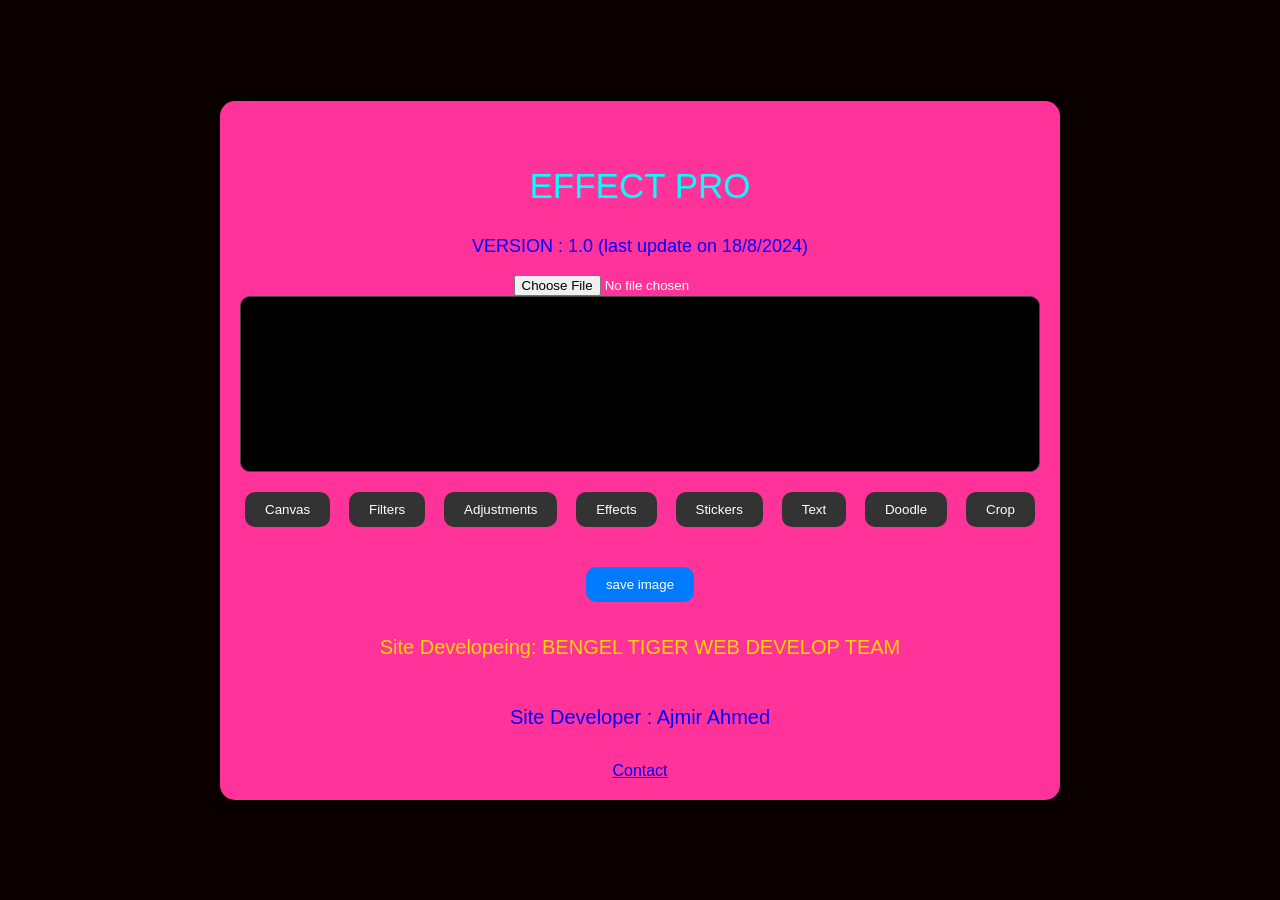
==== index.html @ a999789d "Add files via upload" ====
<!DOCTYPE html>
<html lang="en">
<head>
    <meta charset="UTF-8">
    <meta name="viewport" content="width=device-width, initial-scale=1.0">
    <title>Advanced Photo Editor</title>
    <link rel="stylesheet" href="styles.css">
</head>
<body>
 
    <div class="editor-container">
    
   <p style="font-size:35px; text-align:center; line-height: 30px; margin-bottom: 20px;  padding: 15px 35px 15px 35px; color: CYAN;">EFFECT PRO </p>
<p style="font-size:18px; color: blue;"> VERSION : 1.0 (last update on 18/8/2024) </p>
        <input type="file" id="upload" accept="image/*">
        <div class="canvas-container">
            <canvas id="canvas"></canvas>
        </div>
        <div class="editor-menu">
            <button class="menu-btn" data-option="canvas">Canvas</button>
            <button class="menu-btn" data-option="filter">Filters</button>
            <button class="menu-btn" data-option="adjust">Adjustments</button>
            <button class="menu-btn" data-option="effect">Effects</button>
            <button class="menu-btn" data-option="sticker">Stickers</button>
            <button class="menu-btn" data-option="text">Text</button>
            <button class="menu-btn" data-option="doodle">Doodle</button>
            <button class="menu-btn" data-option="crop">Crop</button>
        </div>
        <div class="controls" id="controls">
            <!-- Dynamic controls will be loaded here -->
        </div>
       <button id="download">save image</button>
    

    <script src="script.js"></script>


       
<p style="font-size:20px; text-align:center; line-height: 20px; margin-bottom: 20px;  padding: 15px 35px 15px 35px; color: gold;"> Site Developeing: BENGEL TIGER WEB DEVELOP TEAM </p>
<p style="font-size:20px; text-align:center; line-height: 20px; margin-bottom: 20px;  padding: 15px 35px 15px 35px; color: blue;"> Site Developer : Ajmir Ahmed </p>
<a href="contact2.html">Contact</a> 
</div>
</body>
</html>
---- styles.css ----
/* styles.css */
body {
    font-family: Arial, sans-serif;
    background-color:#0b0101;
    color: #fff;
    display: flex;
    justify-content: center;
    align-items: center;
    height: 100vh;
    margin: 0;
}

.editor-container {
    background-color: #FF3399;
    padding: 20px;
    border-radius: 15px;
    box-shadow: 0 0 15px rgba(0, 0, 0, 0.5);
    text-align: center;
    max-width: 800px;
    width: 100%;
}

h1 {
    margin-bottom: 20px;
}

.canvas-container {
    margin-bottom: 20px;
    background-color: #000;
    border: 1px solid #444;
    padding: 10px;
    border-radius: 10px;
}

canvas {
    max-width: 100%;
}

.editor-menu {
    display: flex;
    justify-content: space-between;
    margin-bottom: 20px;
}

.menu-btn {
    background-color: #333;
    border: none;
    padding: 10px 20px;
    border-radius: 10px;
    color: white;
    cursor: pointer;
    margin: 0 5px;
    transition: background-color 0.3s;
}

.menu-btn:hover {
    background-color: #555;
}

.controls {
    display: flex;
    flex-direction: column;
    align-items: center;
    margin-bottom: 20px;
}

.controls input,
.controls select {
    width: 100%;
    max-width: 300px;
    margin: 5px 0;
}

button#download {
    padding: 10px 20px;
    background-color: #007bff;
    color: white;
    border: none;
    border-radius: 10px;
    cursor: pointer;
    transition: background-color 0.3s;
}

button#download:hover {
    background-color: #0056b3;
}
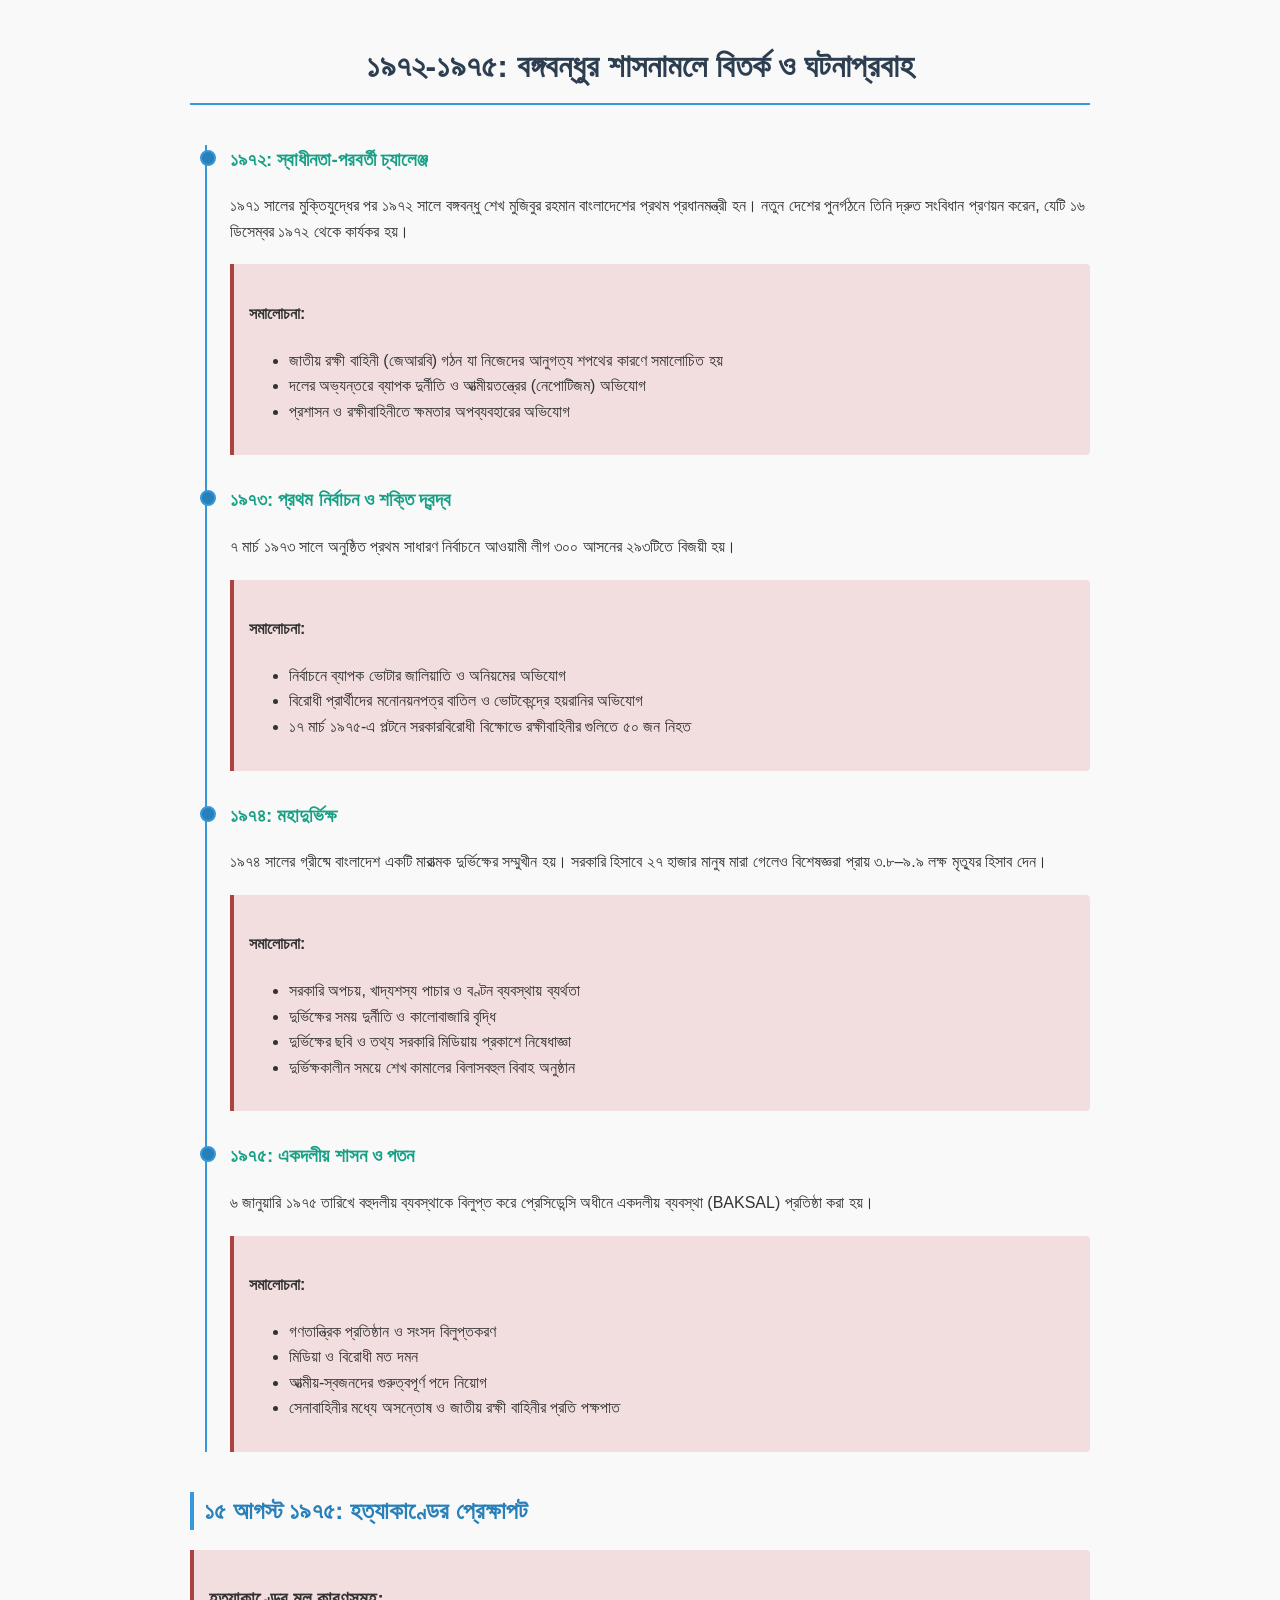
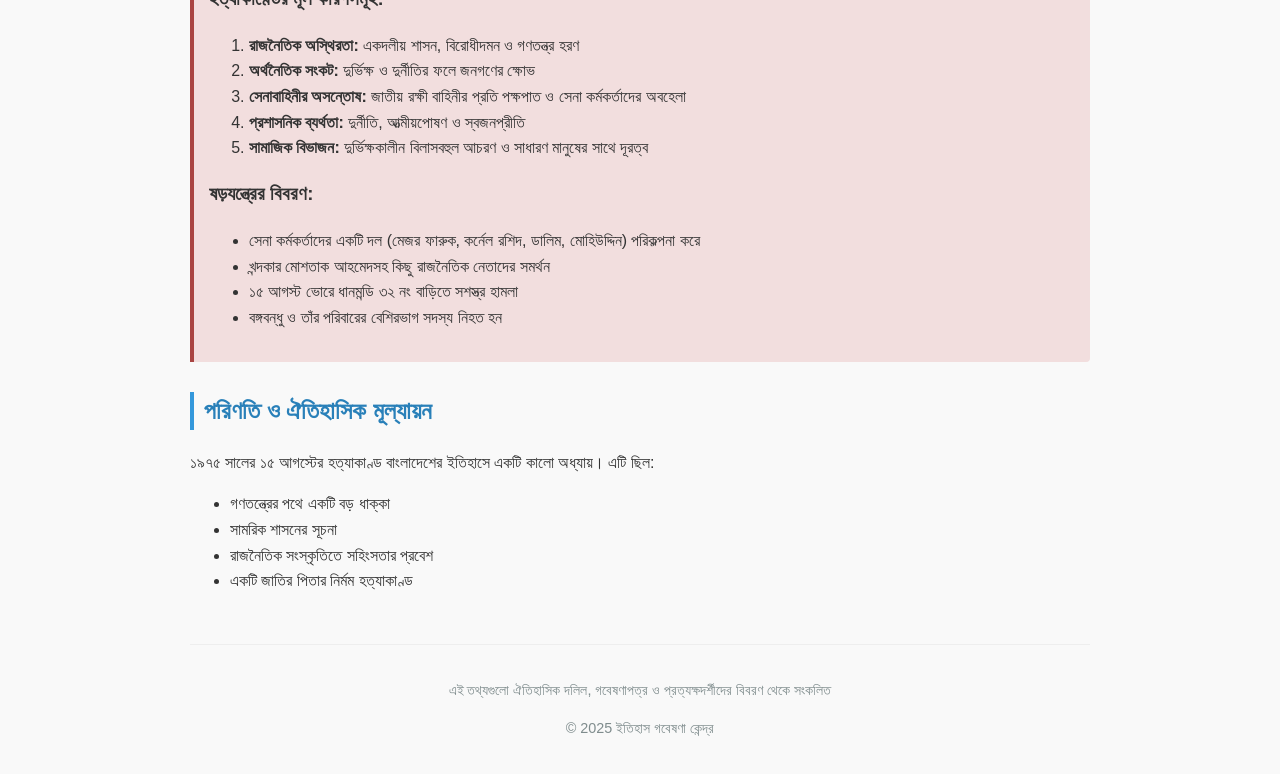
==== commit 73066856: "Update index.html" ====
--- a/index.html
+++ b/index.html
@@ -1,44 +1,183 @@
 <!DOCTYPE html>
-<html lang="en">
+<html lang="bn">
 <head>
     <meta charset="UTF-8">
     <meta name="viewport" content="width=device-width, initial-scale=1.0">
-    <title>Advanced Photo Editor</title>
-    <link rel="stylesheet" href="styles.css">
+    <title>১৯৭২-১৯৭৫: বঙ্গবন্ধুর শাসনামলে বিতর্ক ও ঘটনাপ্রবাহ</title>
+    <style>
+        body {
+            font-family: 'SolaimanLipi', 'Siyam Rupali', Arial, sans-serif;
+            line-height: 1.6;
+            color: #333;
+            max-width: 900px;
+            margin: 0 auto;
+            padding: 20px;
+            background-color: #f9f9f9;
+        }
+        h1 {
+            color: #2c3e50;
+            text-align: center;
+            border-bottom: 2px solid #3498db;
+            padding-bottom: 10px;
+        }
+        h2 {
+            color: #2980b9;
+            margin-top: 30px;
+            border-left: 4px solid #3498db;
+            padding-left: 10px;
+        }
+        .timeline {
+            position: relative;
+            margin: 40px 0;
+        }
+        .timeline::before {
+            content: '';
+            position: absolute;
+            left: 15px;
+            top: 0;
+            bottom: 0;
+            width: 2px;
+            background: #3498db;
+        }
+        .event {
+            position: relative;
+            margin-bottom: 30px;
+            padding-left: 40px;
+        }
+        .event::before {
+            content: '';
+            position: absolute;
+            left: 10px;
+            top: 5px;
+            width: 12px;
+            height: 12px;
+            border-radius: 50%;
+            background: #2980b9;
+            border: 2px solid #3498db;
+        }
+        .event h3 {
+            margin-top: 0;
+            color: #16a085;
+        }
+        .criticism-box {
+            background-color: #f2dede;
+            border-left: 4px solid #a94442;
+            padding: 15px;
+            margin: 20px 0;
+            border-radius: 0 4px 4px 0;
+        }
+        .footer {
+            margin-top: 50px;
+            text-align: center;
+            font-size: 0.9em;
+            color: #7f8c8d;
+            border-top: 1px solid #eee;
+            padding-top: 20px;
+        }
+        .highlight {
+            background-color: #ffffcc;
+            padding: 2px 4px;
+        }
+    </style>
 </head>
 <body>
- 
-    <div class="editor-container">
+    <h1>১৯৭২-১৯৭৫: বঙ্গবন্ধুর শাসনামলে বিতর্ক ও ঘটনাপ্রবাহ</h1>
+
+    <div class="timeline">
+        <div class="event">
+            <h3>১৯৭২: স্বাধীনতা-পরবর্তী চ্যালেঞ্জ</h3>
+            <p>১৯৭১ সালের মুক্তিযুদ্ধের পর ১৯৭২ সালে বঙ্গবন্ধু শেখ মুজিবুর রহমান বাংলাদেশের প্রথম প্রধানমন্ত্রী হন। নতুন দেশের পুনর্গঠনে তিনি দ্রুত সংবিধান প্রণয়ন করেন, যেটি ১৬ ডিসেম্বর ১৯৭২ থেকে কার্যকর হয়।</p>
+            
+            <div class="criticism-box">
+                <h4>সমালোচনা:</h4>
+                <ul>
+                    <li>জাতীয় রক্ষী বাহিনী (জেআরবি) গঠন যা নিজেদের আনুগত্য শপথের কারণে সমালোচিত হয়</li>
+                    <li>দলের অভ্যন্তরে ব্যাপক দুর্নীতি ও আত্মীয়তন্ত্রের (নেপোটিজম) অভিযোগ</li>
+                    <li>প্রশাসন ও রক্ষীবাহিনীতে ক্ষমতার অপব্যবহারের অভিযোগ</li>
+                </ul>
+            </div>
+        </div>
+
+        <div class="event">
+            <h3>১৯৭৩: প্রথম নির্বাচন ও শক্তি দ্বন্দ্ব</h3>
+            <p>৭ মার্চ ১৯৭৩ সালে অনুষ্ঠিত প্রথম সাধারণ নির্বাচনে আওয়ামী লীগ ৩০০ আসনের ২৯৩টিতে বিজয়ী হয়।</p>
+            
+            <div class="criticism-box">
+                <h4>সমালোচনা:</h4>
+                <ul>
+                    <li>নির্বাচনে ব্যাপক ভোটার জালিয়াতি ও অনিয়মের অভিযোগ</li>
+                    <li>বিরোধী প্রার্থীদের মনোনয়নপত্র বাতিল ও ভোটকেন্দ্রে হয়রানির অভিযোগ</li>
+                    <li>১৭ মার্চ ১৯৭৫-এ পল্টনে সরকারবিরোধী বিক্ষোভে রক্ষীবাহিনীর গুলিতে ৫০ জন নিহত</li>
+                </ul>
+            </div>
+        </div>
+
+        <div class="event">
+            <h3>১৯৭৪: মহাদুর্ভিক্ষ</h3>
+            <p>১৯৭৪ সালের গ্রীষ্মে বাংলাদেশ একটি মারাত্মক দুর্ভিক্ষের সম্মুখীন হয়। সরকারি হিসাবে ২৭ হাজার মানুষ মারা গেলেও বিশেষজ্ঞরা প্রায় ৩.৮–৯.৯ লক্ষ মৃত্যুর হিসাব দেন।</p>
+            
+            <div class="criticism-box">
+                <h4>সমালোচনা:</h4>
+                <ul>
+                    <li>সরকারি অপচয়, খাদ্যশস্য পাচার ও বণ্টন ব্যবস্থায় ব্যর্থতা</li>
+                    <li>দুর্ভিক্ষের সময় দুর্নীতি ও কালোবাজারি বৃদ্ধি</li>
+                    <li>দুর্ভিক্ষের ছবি ও তথ্য সরকারি মিডিয়ায় প্রকাশে নিষেধাজ্ঞা</li>
+                    <li>দুর্ভিক্ষকালীন সময়ে শেখ কামালের বিলাসবহুল বিবাহ অনুষ্ঠান</li>
+                </ul>
+            </div>
+        </div>
+
+        <div class="event">
+            <h3>১৯৭৫: একদলীয় শাসন ও পতন</h3>
+            <p>৬ জানুয়ারি ১৯৭৫ তারিখে বহুদলীয় ব্যবস্থাকে বিলুপ্ত করে প্রেসিডেন্সি অধীনে একদলীয় ব্যবস্থা (BAKSAL) প্রতিষ্ঠা করা হয়।</p>
+            
+            <div class="criticism-box">
+                <h4>সমালোচনা:</h4>
+                <ul>
+                    <li>গণতান্ত্রিক প্রতিষ্ঠান ও সংসদ বিলুপ্তকরণ</li>
+                    <li>মিডিয়া ও বিরোধী মত দমন</li>
+                    <li>আত্মীয়-স্বজনদের গুরুত্বপূর্ণ পদে নিয়োগ</li>
+                    <li>সেনাবাহিনীর মধ্যে অসন্তোষ ও জাতীয় রক্ষী বাহিনীর প্রতি পক্ষপাত</li>
+                </ul>
+            </div>
+        </div>
+    </div>
+
+    <h2>১৫ আগস্ট ১৯৭৫: হত্যাকাণ্ডের প্রেক্ষাপট</h2>
     
-   <p style="font-size:35px; text-align:center; line-height: 30px; margin-bottom: 20px;  padding: 15px 35px 15px 35px; color: CYAN;">EFFECT PRO </p>
-<p style="font-size:18px; color: blue;"> VERSION : 1.0 (last update on 18/8/2024) </p>
-        <input type="file" id="upload" accept="image/*">
-        <div class="canvas-container">
-            <canvas id="canvas"></canvas>
-        </div>
-        <div class="editor-menu">
-            <button class="menu-btn" data-option="canvas">Canvas</button>
-            <button class="menu-btn" data-option="filter">Filters</button>
-            <button class="menu-btn" data-option="adjust">Adjustments</button>
-            <button class="menu-btn" data-option="effect">Effects</button>
-            <button class="menu-btn" data-option="sticker">Stickers</button>
-            <button class="menu-btn" data-option="text">Text</button>
-            <button class="menu-btn" data-option="doodle">Doodle</button>
-            <button class="menu-btn" data-option="crop">Crop</button>
-        </div>
-        <div class="controls" id="controls">
-            <!-- Dynamic controls will be loaded here -->
-        </div>
-       <button id="download">save image</button>
-    
+    <div class="criticism-box">
+        <h3>হত্যাকাণ্ডের মূল কারণসমূহ:</h3>
+        <ol>
+            <li><strong>রাজনৈতিক অস্থিরতা:</strong> একদলীয় শাসন, বিরোধীদমন ও গণতন্ত্র হরণ</li>
+            <li><strong>অর্থনৈতিক সংকট:</strong> দুর্ভিক্ষ ও দুর্নীতির ফলে জনগণের ক্ষোভ</li>
+            <li><strong>সেনাবাহিনীর অসন্তোষ:</strong> জাতীয় রক্ষী বাহিনীর প্রতি পক্ষপাত ও সেনা কর্মকর্তাদের অবহেলা</li>
+            <li><strong>প্রশাসনিক ব্যর্থতা:</strong> দুর্নীতি, আত্মীয়পোষণ ও স্বজনপ্রীতি</li>
+            <li><strong>সামাজিক বিভাজন:</strong> দুর্ভিক্ষকালীন বিলাসবহুল আচরণ ও সাধারণ মানুষের সাথে দূরত্ব</li>
+        </ol>
+        
+        <h3>ষড়যন্ত্রের বিবরণ:</h3>
+        <ul>
+            <li>সেনা কর্মকর্তাদের একটি দল (মেজর ফারুক, কর্নেল রশিদ, ডালিম, মোহিউদ্দিন) পরিকল্পনা করে</li>
+            <li>খন্দকার মোশতাক আহমেদসহ কিছু রাজনৈতিক নেতাদের সমর্থন</li>
+            <li>১৫ আগস্ট ভোরে ধানমন্ডি ৩২ নং বাড়িতে সশস্ত্র হামলা</li>
+            <li>বঙ্গবন্ধু ও তাঁর পরিবারের বেশিরভাগ সদস্য নিহত হন</li>
+        </ul>
+    </div>
 
-    <script src="script.js"></script>
+    <h2>পরিণতি ও ঐতিহাসিক মূল্যায়ন</h2>
+    <p>১৯৭৫ সালের ১৫ আগস্টের হত্যাকাণ্ড বাংলাদেশের ইতিহাসে একটি কালো অধ্যায়। এটি ছিল:</p>
+    <ul>
+        <li>গণতন্ত্রের পথে একটি বড় ধাক্কা</li>
+        <li>সামরিক শাসনের সূচনা</li>
+        <li>রাজনৈতিক সংস্কৃতিতে সহিংসতার প্রবেশ</li>
+        <li>একটি জাতির পিতার নির্মম হত্যাকাণ্ড</li>
+    </ul>
 
-
-       
-<p style="font-size:20px; text-align:center; line-height: 20px; margin-bottom: 20px;  padding: 15px 35px 15px 35px; color: gold;"> Site Developeing: BENGEL TIGER WEB DEVELOP TEAM </p>
-<p style="font-size:20px; text-align:center; line-height: 20px; margin-bottom: 20px;  padding: 15px 35px 15px 35px; color: blue;"> Site Developer : Ajmir Ahmed </p>
-<a href="contact2.html">Contact</a> 
-</div>
+    <div class="footer">
+        <p>এই তথ্যগুলো ঐতিহাসিক দলিল, গবেষণাপত্র ও প্রত্যক্ষদর্শীদের বিবরণ থেকে সংকলিত</p>
+        <p>© 2025 ইতিহাস গবেষণা কেন্দ্র</p>
+    </div>
 </body>
 </html>
+
+            
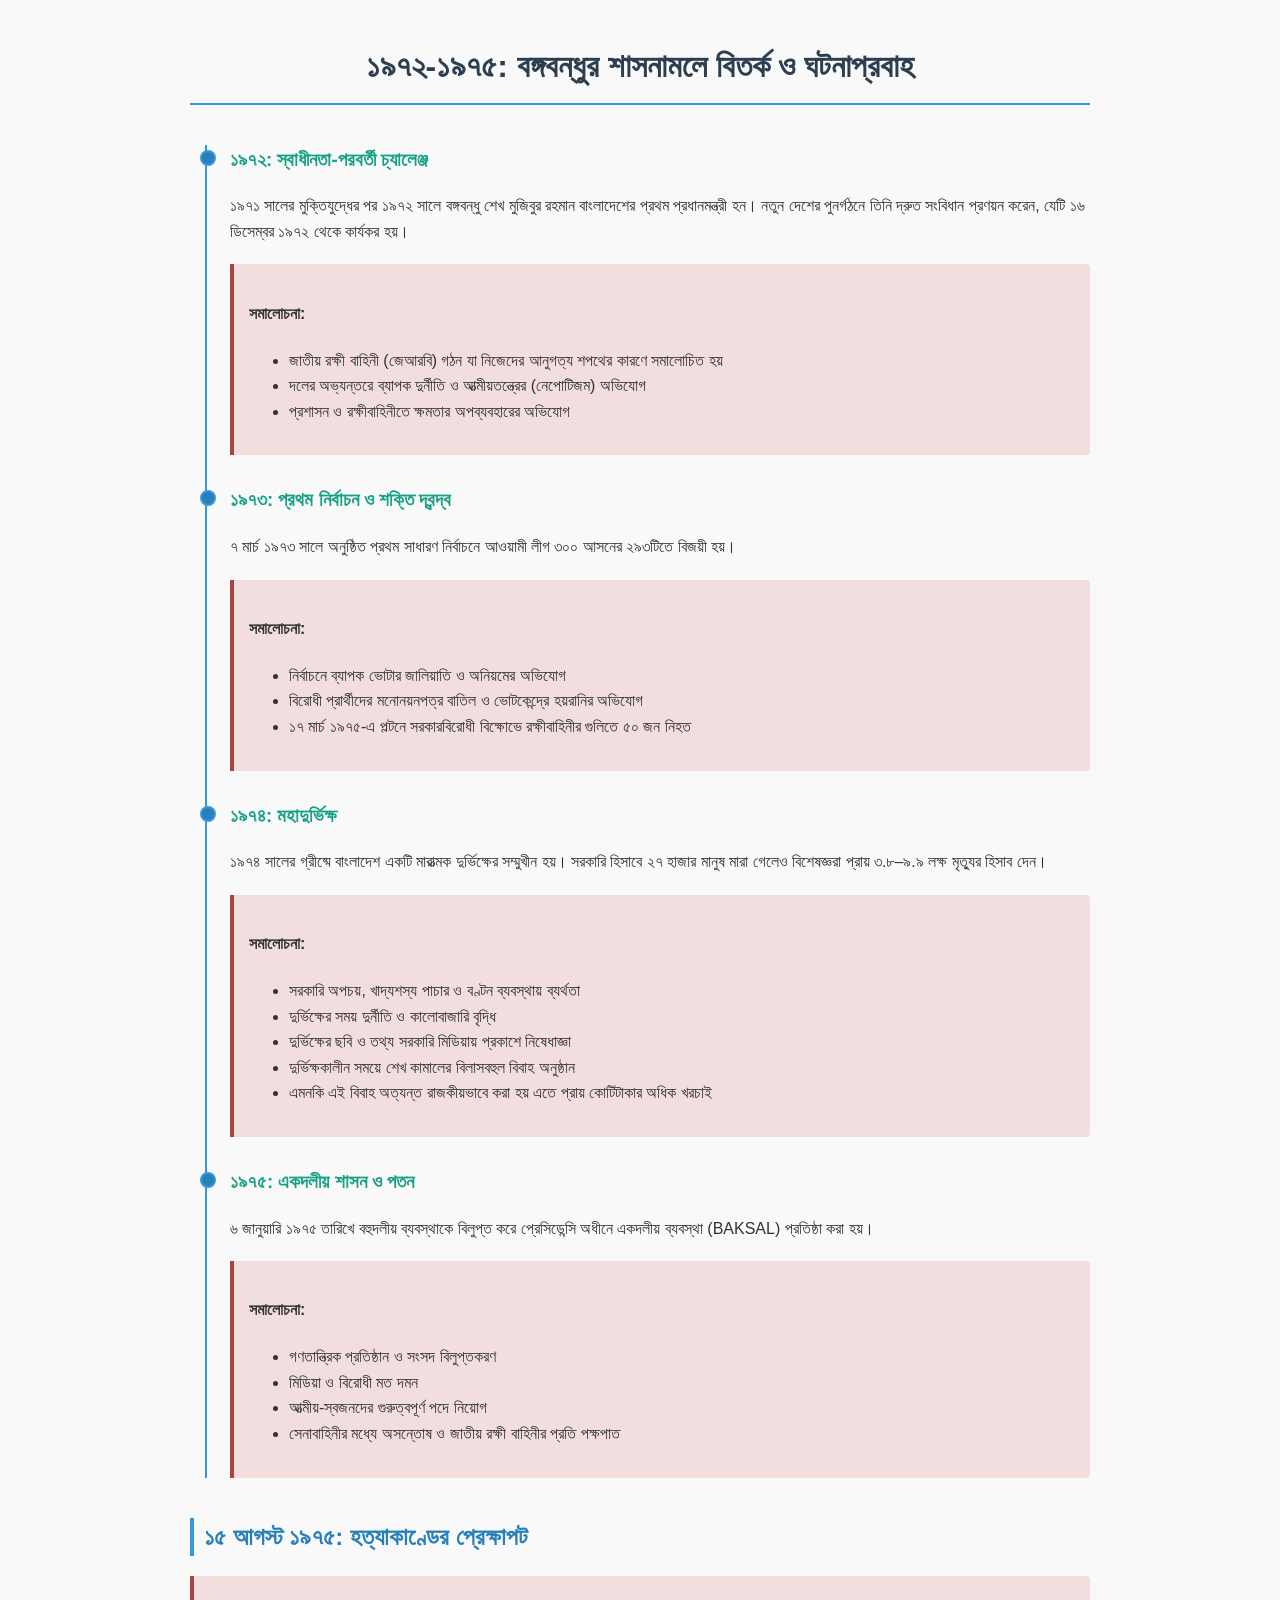
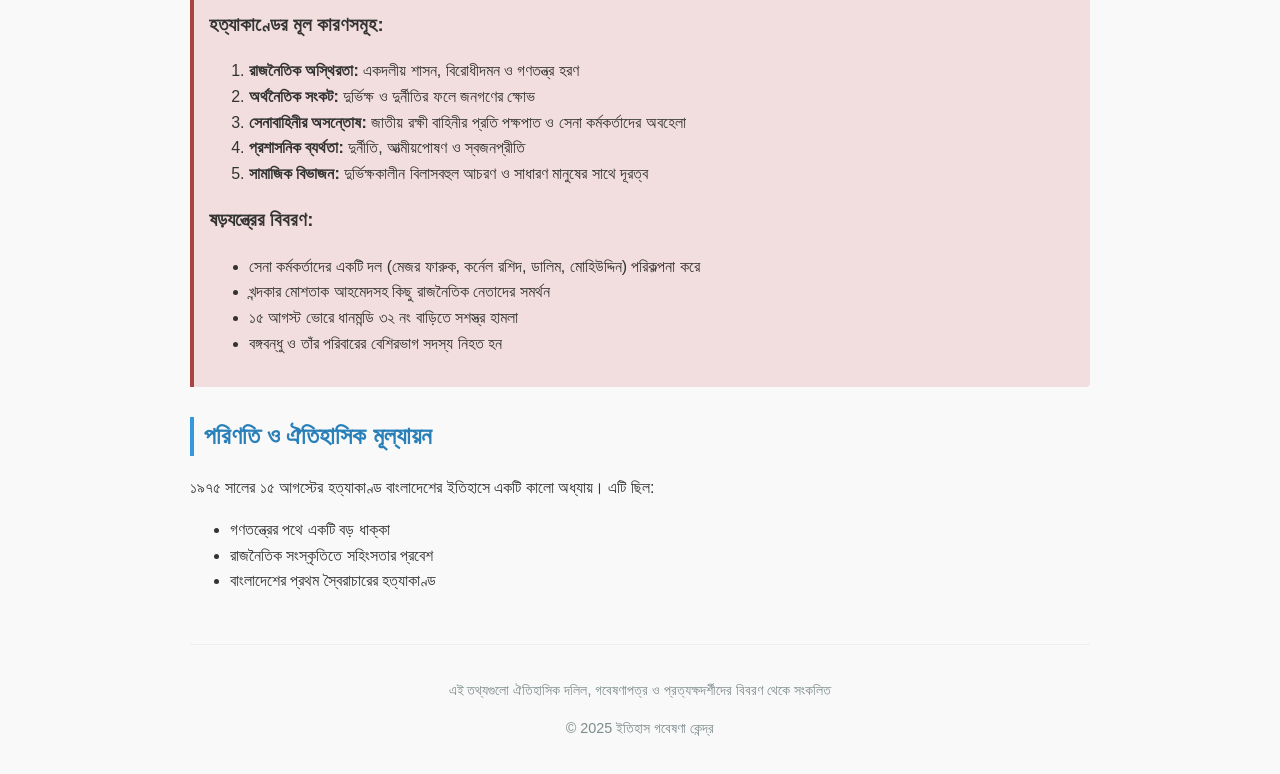
==== commit be4c8f23: "Update index.html" ====
--- a/index.html
+++ b/index.html
@@ -123,6 +123,8 @@
                     <li>দুর্ভিক্ষের সময় দুর্নীতি ও কালোবাজারি বৃদ্ধি</li>
                     <li>দুর্ভিক্ষের ছবি ও তথ্য সরকারি মিডিয়ায় প্রকাশে নিষেধাজ্ঞা</li>
                     <li>দুর্ভিক্ষকালীন সময়ে শেখ কামালের বিলাসবহুল বিবাহ অনুষ্ঠান</li>
+                    <li>এমনকি এই বিবাহ অত্যন্ত রাজকীয়ভাবে করা হয় এতে প্রায় কোটিটাকার অধিক খরচাই 
+                    </li>
                 </ul>
             </div>
         </div>
@@ -168,9 +170,9 @@
     <p>১৯৭৫ সালের ১৫ আগস্টের হত্যাকাণ্ড বাংলাদেশের ইতিহাসে একটি কালো অধ্যায়। এটি ছিল:</p>
     <ul>
         <li>গণতন্ত্রের পথে একটি বড় ধাক্কা</li>
-        <li>সামরিক শাসনের সূচনা</li>
+        
         <li>রাজনৈতিক সংস্কৃতিতে সহিংসতার প্রবেশ</li>
-        <li>একটি জাতির পিতার নির্মম হত্যাকাণ্ড</li>
+        <li> বাংলাদেশের প্রথম স্বৈরাচারের হত্যাকাণ্ড</li>
     </ul>
 
     <div class="footer">
@@ -181,3 +183,4 @@
 </html>
 
             
+
